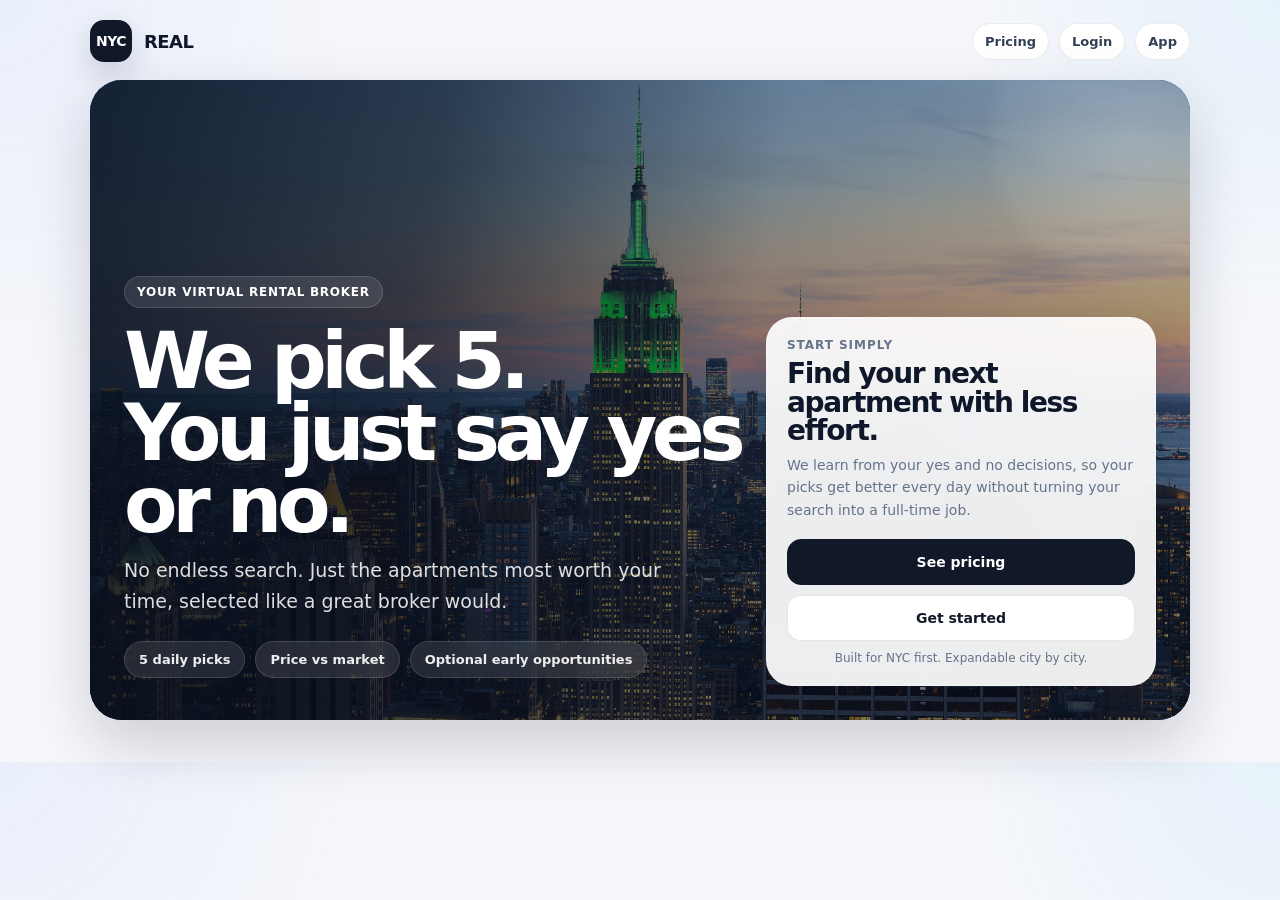
==== index.html @ 07aa02fb "Add files via upload" ====
<!DOCTYPE html>
<html lang="en">
<head>
  <meta charset="UTF-8" />
  <meta name="viewport" content="width=device-width, initial-scale=1.0" />
  <title>REAL</title>
  <style>
    :root{
      --bg:#f6f7fb;
      --text:#0f172a;
      --muted:#64748b;
      --line:rgba(255,255,255,.14);
      --card:#ffffff;
      --dark:#111827;
      --shadow:0 24px 60px rgba(15,23,42,.18);
    }

    *{box-sizing:border-box}

    body{
      margin:0;
      font-family:Inter,system-ui,-apple-system,BlinkMacSystemFont,"Segoe UI",sans-serif;
      background:
        radial-gradient(circle at top left, rgba(59,130,246,.07), transparent 25%),
        radial-gradient(circle at top right, rgba(14,165,233,.07), transparent 22%),
        var(--bg);
      color:var(--text);
    }

    a{text-decoration:none;color:inherit}

    .wrap{
      width:min(1100px,calc(100% - 24px));
      margin:0 auto;
      padding:20px 0 42px;
    }

    .nav{
      display:flex;
      justify-content:space-between;
      align-items:center;
      gap:16px;
      margin-bottom:18px;
    }

    .brand{
      display:flex;
      align-items:center;
      gap:12px;
      font-weight:800;
      letter-spacing:-.03em;
      font-size:18px;
    }

    .brand-mark{
      width:42px;
      height:42px;
      border-radius:14px;
      display:grid;
      place-items:center;
      background:var(--dark);
      color:#fff;
      box-shadow:0 12px 30px rgba(15,23,42,.16);
      font-size:14px;
    }

    .nav-links{
      display:flex;
      gap:10px;
      flex-wrap:wrap;
    }

    .nav-links a{
      font-size:13px;
      font-weight:700;
      padding:10px 12px;
      border:1px solid rgba(15,23,42,.08);
      border-radius:999px;
      background:#fff;
      color:#334155;
    }

    .hero{
      position:relative;
      min-height:640px;
      border-radius:32px;
      overflow:hidden;
      box-shadow:var(--shadow);
      background:#0f172a;
    }

    .hero-bg{
      position:absolute;
      inset:0;
      background:
        linear-gradient(100deg, rgba(8,15,29,.86) 0%, rgba(8,15,29,.70) 30%, rgba(8,15,29,.30) 58%, rgba(8,15,29,.18) 100%),
        linear-gradient(180deg, rgba(8,15,29,.10) 0%, rgba(8,15,29,.36) 100%),
        url('nyc-hero.jpg') center/cover no-repeat;
      transform:scale(1.02);
    }

    .hero-glow{
      position:absolute;
      right:-80px;
      top:-80px;
      width:280px;
      height:280px;
      border-radius:50%;
      background:radial-gradient(circle, rgba(255,255,255,.20), rgba(255,255,255,0));
      filter:blur(8px);
      pointer-events:none;
    }

    .hero-content{
      position:relative;
      z-index:2;
      min-height:640px;
      display:grid;
      grid-template-columns:minmax(0, 1.05fr) minmax(320px, 390px);
      gap:24px;
      align-items:end;
      padding:34px;
    }

    .hero-copy{
      color:#fff;
      max-width:650px;
      padding-bottom:8px;
    }

    .eyebrow{
      display:inline-flex;
      align-items:center;
      gap:8px;
      padding:8px 12px;
      border-radius:999px;
      background:rgba(255,255,255,.10);
      border:1px solid var(--line);
      backdrop-filter:blur(12px);
      font-size:12px;
      font-weight:800;
      letter-spacing:.06em;
      text-transform:uppercase;
      margin-bottom:18px;
    }

    h1{
      margin:0 0 14px;
      font-size:clamp(42px,7vw,78px);
      line-height:.92;
      letter-spacing:-.07em;
    }

    .sub{
      margin:0;
      font-size:19px;
      line-height:1.62;
      color:rgba(255,255,255,.86);
      max-width:560px;
    }

    .hero-points{
      display:flex;
      flex-wrap:wrap;
      gap:10px;
      margin-top:24px;
    }

    .point{
      padding:10px 14px;
      border-radius:999px;
      background:rgba(255,255,255,.10);
      border:1px solid rgba(255,255,255,.14);
      color:rgba(255,255,255,.92);
      font-size:13px;
      font-weight:700;
      backdrop-filter:blur(10px);
    }

    .hero-panel{
      background:rgba(255,255,255,.92);
      backdrop-filter:blur(18px);
      border:1px solid rgba(255,255,255,.34);
      border-radius:26px;
      padding:20px;
      box-shadow:0 18px 50px rgba(15,23,42,.14);
    }

    .section-label{
      font-size:12px;
      font-weight:800;
      letter-spacing:.08em;
      text-transform:uppercase;
      color:#64748b;
      margin-bottom:8px;
    }

    .panel-title{
      margin:0 0 8px;
      color:#0f172a;
      font-size:28px;
      line-height:1.02;
      letter-spacing:-.05em;
    }

    .panel-copy{
      margin:0;
      color:#64748b;
      font-size:14px;
      line-height:1.6;
    }

    .panel-actions{
      display:grid;
      gap:10px;
      margin-top:18px;
    }

    .btn{
      display:inline-flex;
      align-items:center;
      justify-content:center;
      border-radius:14px;
      padding:14px 16px;
      font-size:14px;
      font-weight:800;
      cursor:pointer;
      transition:.18s ease;
    }

    .btn-primary{
      background:#111827;
      color:#fff;
      border:1px solid #111827;
    }

    .btn-primary:hover{
      transform:translateY(-1px);
      box-shadow:0 12px 24px rgba(15,23,42,.16);
    }

    .btn-secondary{
      background:#fff;
      color:#111827;
      border:1px solid rgba(15,23,42,.10);
    }

    .footer-note{
      margin-top:10px;
      font-size:12px;
      color:#64748b;
      text-align:center;
    }

    @media (max-width: 940px){
      .hero{min-height:auto}
      .hero-content{
        min-height:auto;
        grid-template-columns:1fr;
        align-items:start;
      }
    }
  </style>
</head>
<body>
  <div class="wrap">
    <div class="nav">
      <div class="brand">
        <div class="brand-mark">NYC</div>
        <div>REAL</div>
      </div>

      <div class="nav-links">
        <a href="pricing.html">Pricing</a>
        <a href="login.html">Login</a>
        <a href="app.html">App</a>
      </div>
    </div>

    <section class="hero">
      <div class="hero-bg"></div>
      <div class="hero-glow"></div>

      <div class="hero-content">
        <div class="hero-copy">
          <div class="eyebrow">Your virtual rental broker</div>
          <h1>We pick 5.<br>You just say yes or no.</h1>
          <p class="sub">
            No endless search. Just the apartments most worth your time,
            selected like a great broker would.
          </p>

          <div class="hero-points">
            <div class="point">5 daily picks</div>
            <div class="point">Price vs market</div>
            <div class="point">Optional early opportunities</div>
          </div>
        </div>

        <div class="hero-panel">
          <div class="section-label">Start simply</div>
          <h2 class="panel-title">Find your next apartment with less effort.</h2>
          <p class="panel-copy">
            We learn from your yes and no decisions, so your picks get better every day
            without turning your search into a full-time job.
          </p>

          <div class="panel-actions">
            <a class="btn btn-primary" href="pricing.html">See pricing</a>
            <a class="btn btn-secondary" href="login.html">Get started</a>
          </div>

          <div class="footer-note">Built for NYC first. Expandable city by city.</div>
        </div>
      </div>
    </section>
  </div>
</body>
</html>
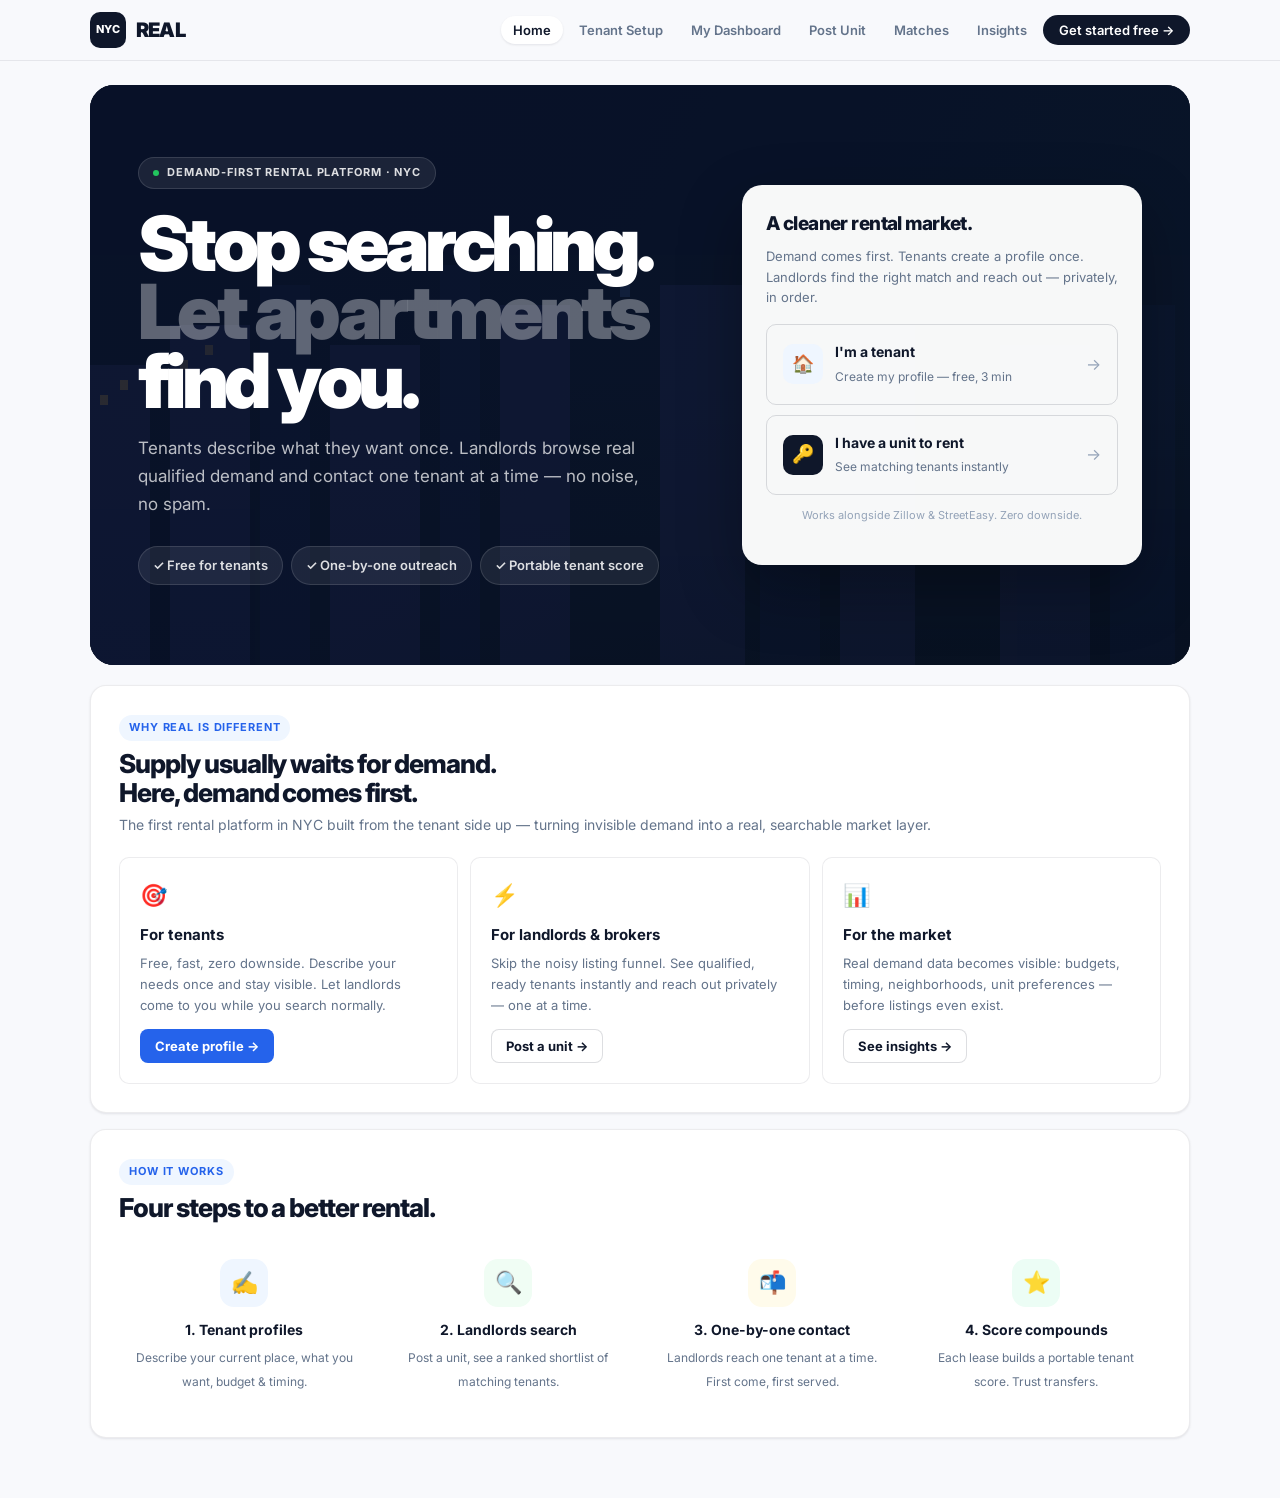
==== commit 1725dc84: "Add files via upload" ====
--- a/index.html
+++ b/index.html
@@ -1,319 +1,1575 @@
 <!DOCTYPE html>
 <html lang="en">
 <head>
-  <meta charset="UTF-8" />
-  <meta name="viewport" content="width=device-width, initial-scale=1.0" />
-  <title>REAL</title>
-  <style>
-    :root{
-      --bg:#f6f7fb;
-      --text:#0f172a;
-      --muted:#64748b;
-      --line:rgba(255,255,255,.14);
-      --card:#ffffff;
-      --dark:#111827;
-      --shadow:0 24px 60px rgba(15,23,42,.18);
-    }
-
-    *{box-sizing:border-box}
-
-    body{
-      margin:0;
-      font-family:Inter,system-ui,-apple-system,BlinkMacSystemFont,"Segoe UI",sans-serif;
-      background:
-        radial-gradient(circle at top left, rgba(59,130,246,.07), transparent 25%),
-        radial-gradient(circle at top right, rgba(14,165,233,.07), transparent 22%),
-        var(--bg);
-      color:var(--text);
-    }
-
-    a{text-decoration:none;color:inherit}
-
-    .wrap{
-      width:min(1100px,calc(100% - 24px));
-      margin:0 auto;
-      padding:20px 0 42px;
-    }
-
-    .nav{
-      display:flex;
-      justify-content:space-between;
-      align-items:center;
-      gap:16px;
-      margin-bottom:18px;
-    }
-
-    .brand{
-      display:flex;
-      align-items:center;
-      gap:12px;
-      font-weight:800;
-      letter-spacing:-.03em;
-      font-size:18px;
-    }
-
-    .brand-mark{
-      width:42px;
-      height:42px;
-      border-radius:14px;
-      display:grid;
-      place-items:center;
-      background:var(--dark);
-      color:#fff;
-      box-shadow:0 12px 30px rgba(15,23,42,.16);
-      font-size:14px;
-    }
-
-    .nav-links{
-      display:flex;
-      gap:10px;
-      flex-wrap:wrap;
-    }
-
-    .nav-links a{
-      font-size:13px;
-      font-weight:700;
-      padding:10px 12px;
-      border:1px solid rgba(15,23,42,.08);
-      border-radius:999px;
-      background:#fff;
-      color:#334155;
-    }
-
-    .hero{
-      position:relative;
-      min-height:640px;
-      border-radius:32px;
-      overflow:hidden;
-      box-shadow:var(--shadow);
-      background:#0f172a;
-    }
-
-    .hero-bg{
-      position:absolute;
-      inset:0;
-      background:
-        linear-gradient(100deg, rgba(8,15,29,.86) 0%, rgba(8,15,29,.70) 30%, rgba(8,15,29,.30) 58%, rgba(8,15,29,.18) 100%),
-        linear-gradient(180deg, rgba(8,15,29,.10) 0%, rgba(8,15,29,.36) 100%),
-        url('nyc-hero.jpg') center/cover no-repeat;
-      transform:scale(1.02);
-    }
-
-    .hero-glow{
-      position:absolute;
-      right:-80px;
-      top:-80px;
-      width:280px;
-      height:280px;
-      border-radius:50%;
-      background:radial-gradient(circle, rgba(255,255,255,.20), rgba(255,255,255,0));
-      filter:blur(8px);
-      pointer-events:none;
-    }
-
-    .hero-content{
-      position:relative;
-      z-index:2;
-      min-height:640px;
-      display:grid;
-      grid-template-columns:minmax(0, 1.05fr) minmax(320px, 390px);
-      gap:24px;
-      align-items:end;
-      padding:34px;
-    }
-
-    .hero-copy{
-      color:#fff;
-      max-width:650px;
-      padding-bottom:8px;
-    }
-
-    .eyebrow{
-      display:inline-flex;
-      align-items:center;
-      gap:8px;
-      padding:8px 12px;
-      border-radius:999px;
-      background:rgba(255,255,255,.10);
-      border:1px solid var(--line);
-      backdrop-filter:blur(12px);
-      font-size:12px;
-      font-weight:800;
-      letter-spacing:.06em;
-      text-transform:uppercase;
-      margin-bottom:18px;
-    }
-
-    h1{
-      margin:0 0 14px;
-      font-size:clamp(42px,7vw,78px);
-      line-height:.92;
-      letter-spacing:-.07em;
-    }
-
-    .sub{
-      margin:0;
-      font-size:19px;
-      line-height:1.62;
-      color:rgba(255,255,255,.86);
-      max-width:560px;
-    }
-
-    .hero-points{
-      display:flex;
-      flex-wrap:wrap;
-      gap:10px;
-      margin-top:24px;
-    }
-
-    .point{
-      padding:10px 14px;
-      border-radius:999px;
-      background:rgba(255,255,255,.10);
-      border:1px solid rgba(255,255,255,.14);
-      color:rgba(255,255,255,.92);
-      font-size:13px;
-      font-weight:700;
-      backdrop-filter:blur(10px);
-    }
-
-    .hero-panel{
-      background:rgba(255,255,255,.92);
-      backdrop-filter:blur(18px);
-      border:1px solid rgba(255,255,255,.34);
-      border-radius:26px;
-      padding:20px;
-      box-shadow:0 18px 50px rgba(15,23,42,.14);
-    }
-
-    .section-label{
-      font-size:12px;
-      font-weight:800;
-      letter-spacing:.08em;
-      text-transform:uppercase;
-      color:#64748b;
-      margin-bottom:8px;
-    }
-
-    .panel-title{
-      margin:0 0 8px;
-      color:#0f172a;
-      font-size:28px;
-      line-height:1.02;
-      letter-spacing:-.05em;
-    }
-
-    .panel-copy{
-      margin:0;
-      color:#64748b;
-      font-size:14px;
-      line-height:1.6;
-    }
-
-    .panel-actions{
-      display:grid;
-      gap:10px;
-      margin-top:18px;
-    }
-
-    .btn{
-      display:inline-flex;
-      align-items:center;
-      justify-content:center;
-      border-radius:14px;
-      padding:14px 16px;
-      font-size:14px;
-      font-weight:800;
-      cursor:pointer;
-      transition:.18s ease;
-    }
-
-    .btn-primary{
-      background:#111827;
-      color:#fff;
-      border:1px solid #111827;
-    }
-
-    .btn-primary:hover{
-      transform:translateY(-1px);
-      box-shadow:0 12px 24px rgba(15,23,42,.16);
-    }
-
-    .btn-secondary{
-      background:#fff;
-      color:#111827;
-      border:1px solid rgba(15,23,42,.10);
-    }
-
-    .footer-note{
-      margin-top:10px;
-      font-size:12px;
-      color:#64748b;
-      text-align:center;
-    }
-
-    @media (max-width: 940px){
-      .hero{min-height:auto}
-      .hero-content{
-        min-height:auto;
-        grid-template-columns:1fr;
-        align-items:start;
-      }
-    }
-  </style>
+<meta charset="UTF-8"/>
+<meta name="viewport" content="width=device-width,initial-scale=1.0"/>
+<title>REAL — Demand-first rental platform</title>
+<style>
+@import url('https://fonts.googleapis.com/css2?family=Inter:wght@400;500;600;700;800;900&display=swap');
+
+:root {
+  --bg: #f8f9fc;
+  --surface: #ffffff;
+  --border: rgba(15,23,42,0.08);
+  --border-md: rgba(15,23,42,0.14);
+  --text: #0f172a;
+  --muted: #64748b;
+  --light: #94a3b8;
+  --blue: #2563eb;
+  --blue-soft: #eff6ff;
+  --blue-mid: #dbeafe;
+  --blue-dark: #1d4ed8;
+  --green: #059669;
+  --green-soft: #ecfdf5;
+  --amber: #d97706;
+  --amber-soft: #fffbeb;
+  --red: #dc2626;
+  --red-soft: #fef2f2;
+  --dark: #0f172a;
+  --shadow-sm: 0 1px 3px rgba(15,23,42,.06), 0 1px 2px rgba(15,23,42,.04);
+  --shadow: 0 4px 16px rgba(15,23,42,.08), 0 1px 4px rgba(15,23,42,.04);
+  --shadow-lg: 0 20px 40px rgba(15,23,42,.10), 0 4px 12px rgba(15,23,42,.06);
+  --r: 16px;
+  --r-sm: 10px;
+  --r-xs: 8px;
+}
+
+*, *::before, *::after { box-sizing: border-box; margin: 0; padding: 0; }
+html { scroll-behavior: smooth; }
+body {
+  font-family: 'Inter', -apple-system, BlinkMacSystemFont, sans-serif;
+  background: var(--bg);
+  color: var(--text);
+  font-size: 15px;
+  line-height: 1.6;
+  min-height: 100vh;
+}
+
+/* ─── PAGES ─── */
+.page { display: none; min-height: 100vh; }
+.page.active { display: block; }
+
+/* ─── LAYOUT ─── */
+.wrap { width: min(1100px, calc(100% - 32px)); margin: 0 auto; padding: 0 0 60px; }
+
+/* ─── NAV ─── */
+nav {
+  position: sticky; top: 0; z-index: 100;
+  background: rgba(248,249,252,0.92);
+  backdrop-filter: blur(16px);
+  border-bottom: 1px solid var(--border);
+  padding: 0 24px;
+}
+.nav-inner {
+  width: min(1100px, 100%); margin: 0 auto;
+  display: flex; align-items: center; justify-content: space-between;
+  height: 60px; gap: 16px;
+}
+.brand {
+  display: flex; align-items: center; gap: 10px;
+  font-weight: 900; font-size: 20px; letter-spacing: -.04em;
+  cursor: pointer; text-decoration: none; color: var(--text);
+}
+.brand-mark {
+  width: 36px; height: 36px; border-radius: 10px;
+  background: var(--dark); color: #fff;
+  display: grid; place-items: center;
+  font-size: 11px; font-weight: 800; letter-spacing: .04em;
+}
+.nav-links { display: flex; gap: 4px; align-items: center; }
+.nav-links button {
+  background: none; border: none; cursor: pointer;
+  font-size: 13px; font-weight: 600; color: var(--muted);
+  padding: 6px 12px; border-radius: 999px;
+  transition: all .15s; font-family: inherit;
+}
+.nav-links button:hover { background: white; color: var(--text); }
+.nav-links button.active { background: white; color: var(--text); box-shadow: var(--shadow-sm); }
+.nav-cta {
+  background: var(--dark) !important; color: #fff !important;
+  padding: 7px 16px !important; border-radius: 999px !important;
+}
+.nav-cta:hover { background: #1e293b !important; }
+
+/* ─── CARDS ─── */
+.card {
+  background: var(--surface); border: 1px solid var(--border);
+  border-radius: var(--r); box-shadow: var(--shadow-sm);
+  padding: 28px;
+}
+.card-sm { padding: 20px; }
+
+/* ─── HERO ─── */
+.hero {
+  position: relative; min-height: 580px;
+  background: var(--dark); border-radius: 24px;
+  overflow: hidden; margin: 24px 0 20px;
+  display: grid; grid-template-columns: 1fr 400px;
+  gap: 24px; align-items: end; padding: 48px;
+}
+.hero-bg {
+  position: absolute; inset: 0;
+  background:
+    linear-gradient(120deg, rgba(8,15,40,.94) 0%, rgba(8,15,40,.78) 40%, rgba(8,15,40,.35) 70%, rgba(8,15,40,.20) 100%),
+    linear-gradient(180deg, rgba(0,0,0,0) 50%, rgba(0,0,0,.4) 100%);
+  background-color: #0a1628;
+}
+.hero-city {
+  position: absolute; inset: 0; opacity: .45;
+  background: url('data:image/svg+xml,<svg xmlns="http://www.w3.org/2000/svg" viewBox="0 0 1200 580"><rect fill="%230a1628" width="1200" height="580"/><rect fill="%23162040" x="50" y="280" width="60" height="300"/><rect fill="%23162040" x="130" y="240" width="80" height="340"/><rect fill="%230d1a35" x="220" y="200" width="50" height="380"/><rect fill="%23162040" x="290" y="260" width="90" height="320"/><rect fill="%230d1a35" x="400" y="180" width="40" height="400"/><rect fill="%23162040" x="460" y="220" width="70" height="360"/><rect fill="%230a1628" x="550" y="150" width="55" height="430"/><rect fill="%23162040" x="620" y="200" width="85" height="380"/><rect fill="%230d1a35" x="720" y="170" width="60" height="410"/><rect fill="%23162040" x="800" y="240" width="75" height="340"/><rect fill="%230a1628" x="890" y="190" width="50" height="390"/><rect fill="%23162040" x="960" y="260" width="90" height="320"/><rect fill="%230d1a35" x="1070" y="220" width="65" height="360"/><rect fill="rgba(255,200,50,.25)" x="60" y="310" width="8" height="10"/><rect fill="rgba(255,200,50,.25)" x="80" y="295" width="8" height="10"/><rect fill="rgba(255,200,50,.20)" x="140" y="275" width="8" height="10"/><rect fill="rgba(255,200,50,.20)" x="165" y="260" width="8" height="10"/><rect fill="rgba(100,160,255,.2)" x="560" y="185" width="10" height="12"/><rect fill="rgba(100,160,255,.2)" x="580" y="200" width="10" height="12"/></svg>') center/cover no-repeat;
+}
+.hero-content { position: relative; z-index: 2; color: #fff; align-self: center; padding-bottom: 8px; }
+.eyebrow {
+  display: inline-flex; align-items: center; gap: 8px;
+  background: rgba(255,255,255,.08); border: 1px solid rgba(255,255,255,.12);
+  border-radius: 999px; padding: 6px 14px;
+  font-size: 11px; font-weight: 700; letter-spacing: .08em; text-transform: uppercase;
+  margin-bottom: 20px; color: rgba(255,255,255,.85);
+}
+.eyebrow-dot { width: 6px; height: 6px; background: #22c55e; border-radius: 50%; }
+.hero h1 {
+  font-size: clamp(44px, 6vw, 76px); font-weight: 900;
+  line-height: .9; letter-spacing: -.06em; margin-bottom: 20px;
+}
+.hero h1 span { color: rgba(255,255,255,.35); }
+.hero-sub {
+  font-size: 17px; color: rgba(255,255,255,.72); max-width: 520px; line-height: 1.65;
+  margin-bottom: 28px;
+}
+.hero-tags { display: flex; flex-wrap: wrap; gap: 8px; }
+.hero-tag {
+  padding: 8px 14px; border-radius: 999px;
+  background: rgba(255,255,255,.08); border: 1px solid rgba(255,255,255,.12);
+  font-size: 13px; font-weight: 600; color: rgba(255,255,255,.85);
+}
+
+/* ─── HERO PANEL ─── */
+.hero-panel {
+  position: relative; z-index: 2;
+  background: rgba(255,255,255,.97); border-radius: 20px;
+  padding: 24px; align-self: center;
+  box-shadow: 0 24px 64px rgba(0,0,0,.30);
+}
+.hero-panel h3 { font-size: 19px; font-weight: 800; letter-spacing: -.03em; margin-bottom: 6px; }
+.hero-panel p { font-size: 13px; color: var(--muted); line-height: 1.6; margin-bottom: 16px; }
+
+/* ─── DUAL CTA ─── */
+.dual-cta { display: grid; gap: 10px; }
+.cta-block {
+  border: 1.5px solid var(--border-md); border-radius: var(--r-sm);
+  padding: 16px; cursor: pointer; transition: all .2s;
+  display: flex; align-items: center; gap: 12px;
+}
+.cta-block:hover { border-color: var(--blue); background: var(--blue-soft); }
+.cta-block.tenant:hover { border-color: var(--blue); }
+.cta-block.landlord:hover { border-color: var(--dark); background: #f8fafc; }
+.cta-icon {
+  width: 40px; height: 40px; border-radius: 10px;
+  display: grid; place-items: center; font-size: 18px; flex-shrink: 0;
+}
+.cta-icon.blue { background: var(--blue-soft); }
+.cta-icon.dark { background: var(--dark); color: white; }
+.cta-block-text strong { display: block; font-size: 14px; font-weight: 700; }
+.cta-block-text span { font-size: 12px; color: var(--muted); }
+.cta-arrow { margin-left: auto; color: var(--light); font-size: 16px; }
+
+/* ─── SECTION HEADERS ─── */
+.section-head { margin-bottom: 20px; }
+.label-tag {
+  display: inline-block; font-size: 11px; font-weight: 700;
+  letter-spacing: .08em; text-transform: uppercase; color: var(--blue);
+  background: var(--blue-soft); padding: 4px 10px; border-radius: 999px;
+  margin-bottom: 8px;
+}
+.section-head h2 { font-size: 26px; font-weight: 800; letter-spacing: -.04em; line-height: 1.15; }
+.section-head p { font-size: 14px; color: var(--muted); margin-top: 6px; }
+
+/* ─── FEATURES GRID ─── */
+.features-grid { display: grid; grid-template-columns: repeat(3,1fr); gap: 12px; margin-top: 16px; }
+.feature-card {
+  background: var(--surface); border: 1px solid var(--border);
+  border-radius: var(--r-sm); padding: 20px;
+}
+.feature-icon { font-size: 22px; margin-bottom: 10px; }
+.feature-card h4 { font-size: 15px; font-weight: 700; margin-bottom: 6px; }
+.feature-card p { font-size: 13px; color: var(--muted); line-height: 1.6; }
+
+/* ─── BUTTONS ─── */
+.btn {
+  display: inline-flex; align-items: center; justify-content: center; gap: 8px;
+  border-radius: var(--r-xs); padding: 12px 20px; font-size: 14px; font-weight: 700;
+  cursor: pointer; border: 1px solid transparent; font-family: inherit;
+  transition: all .15s; text-decoration: none;
+}
+.btn-primary { background: var(--dark); color: #fff; }
+.btn-primary:hover { background: #1e293b; }
+.btn-secondary { background: white; color: var(--text); border-color: var(--border-md); }
+.btn-secondary:hover { background: var(--bg); }
+.btn-blue { background: var(--blue); color: #fff; }
+.btn-blue:hover { background: var(--blue-dark); }
+.btn-ghost { background: transparent; color: var(--muted); border-color: var(--border); }
+.btn-ghost:hover { background: white; color: var(--text); }
+.btn-sm { padding: 8px 14px; font-size: 13px; }
+.btn-lg { padding: 14px 24px; font-size: 15px; }
+.btn-row { display: flex; gap: 10px; flex-wrap: wrap; margin-top: 16px; }
+
+/* ─── BADGES ─── */
+.badge {
+  display: inline-flex; align-items: center; gap: 5px;
+  padding: 5px 10px; border-radius: 999px;
+  font-size: 12px; font-weight: 700; border: 1px solid transparent;
+}
+.badge-blue { background: var(--blue-soft); color: var(--blue-dark); border-color: rgba(37,99,235,.15); }
+.badge-green { background: var(--green-soft); color: #047857; border-color: rgba(5,150,105,.15); }
+.badge-amber { background: var(--amber-soft); color: #92400e; border-color: rgba(217,119,6,.15); }
+.badge-red { background: var(--red-soft); color: #991b1b; border-color: rgba(220,38,38,.15); }
+.badge-gray { background: #f1f5f9; color: #475569; border-color: var(--border-md); }
+.badges-row { display: flex; flex-wrap: wrap; gap: 7px; margin: 10px 0; }
+
+/* ─── DASHBOARD ─── */
+.dashboard-grid { display: grid; grid-template-columns: 1fr 320px; gap: 16px; margin-top: 24px; }
+.sidebar-stack { display: grid; gap: 14px; align-content: start; }
+
+/* ─── SCORE WIDGET ─── */
+.score-widget {
+  background: var(--dark); color: #fff; border-radius: var(--r);
+  padding: 24px; position: relative; overflow: hidden;
+}
+.score-widget::before {
+  content: ''; position: absolute; top: -40px; right: -40px;
+  width: 160px; height: 160px; border-radius: 50%;
+  background: rgba(37,99,235,.2);
+}
+.score-label { font-size: 11px; font-weight: 700; letter-spacing: .08em; text-transform: uppercase; opacity: .5; margin-bottom: 8px; }
+.score-num { font-size: 64px; font-weight: 900; letter-spacing: -.06em; line-height: 1; }
+.score-num span { font-size: 24px; opacity: .4; font-weight: 700; }
+.score-rank { font-size: 13px; opacity: .6; margin-top: 6px; }
+.score-bar-wrap { margin-top: 16px; }
+.score-bar {
+  height: 6px; background: rgba(255,255,255,.15); border-radius: 999px; overflow: hidden;
+  margin-top: 6px;
+}
+.score-bar-fill { height: 100%; background: #3b82f6; border-radius: 999px; transition: width 1s ease; }
+
+/* ─── PROFILE STRENGTH ─── */
+.strength-item {
+  display: flex; align-items: center; gap: 10px;
+  padding: 10px 12px; border-radius: var(--r-xs);
+  font-size: 13px; border: 1px solid var(--border); margin-bottom: 8px;
+  background: white;
+}
+.strength-item.done { background: var(--green-soft); border-color: rgba(5,150,105,.15); }
+.strength-item.done .si-icon { background: var(--green); color: white; }
+.strength-item.locked { opacity: .5; }
+.si-icon {
+  width: 28px; height: 28px; border-radius: 8px; flex-shrink: 0;
+  background: var(--border); display: grid; place-items: center; font-size: 12px;
+}
+.si-text strong { display: block; font-weight: 600; font-size: 13px; }
+.si-text span { font-size: 11px; color: var(--muted); }
+.si-pts { margin-left: auto; font-size: 12px; font-weight: 700; color: var(--blue); }
+
+/* ─── OPPORTUNITY CARDS ─── */
+.opp-card {
+  background: white; border: 1px solid var(--border);
+  border-radius: var(--r); padding: 20px; margin-bottom: 12px;
+}
+.opp-card.highlight { border-color: var(--blue); box-shadow: 0 0 0 3px rgba(37,99,235,.06); }
+.opp-top { display: flex; justify-content: space-between; align-items: flex-start; gap: 16px; }
+.opp-title { font-size: 18px; font-weight: 800; letter-spacing: -.03em; }
+.opp-sub { font-size: 13px; color: var(--muted); margin-top: 2px; }
+.opp-price { font-size: 22px; font-weight: 800; letter-spacing: -.03em; white-space: nowrap; }
+.opp-footer { display: flex; gap: 10px; flex-wrap: wrap; margin-top: 14px; }
+
+/* ─── FORM ELEMENTS ─── */
+.form-section { margin-top: 24px; }
+.form-grid-2 { display: grid; grid-template-columns: 1fr 1fr; gap: 14px; }
+.form-grid-3 { display: grid; grid-template-columns: repeat(3,1fr); gap: 14px; }
+.field-wrap { display: grid; gap: 6px; }
+.field-label { font-size: 13px; font-weight: 600; color: #334155; }
+.field {
+  width: 100%; border: 1px solid var(--border-md); border-radius: var(--r-xs);
+  padding: 11px 14px; background: white; font-size: 14px; color: var(--text);
+  outline: none; font-family: inherit; transition: border-color .15s;
+}
+.field:focus { border-color: var(--blue); box-shadow: 0 0 0 3px rgba(37,99,235,.08); }
+select.field { cursor: pointer; }
+
+/* ─── SLIDERS ─── */
+.slider-card {
+  background: #f8faff; border: 1px solid var(--border);
+  border-radius: var(--r-sm); padding: 14px;
+}
+.slider-header { display: flex; justify-content: space-between; align-items: center; margin-bottom: 8px; }
+.slider-name { font-size: 13px; font-weight: 700; }
+.slider-val {
+  font-size: 12px; font-weight: 700; background: white;
+  border: 1px solid var(--border-md); border-radius: 999px; padding: 4px 10px;
+  min-width: 60px; text-align: center;
+}
+input[type="range"] {
+  width: 100%; accent-color: var(--blue); cursor: pointer;
+}
+.slider-scale { display: flex; justify-content: space-between; font-size: 11px; color: var(--light); margin-top: 4px; }
+
+/* ─── STEPS / WIZARD ─── */
+.steps-bar {
+  display: flex; gap: 8px; align-items: center; margin-bottom: 28px; flex-wrap: wrap;
+}
+.step-dot {
+  display: flex; align-items: center; gap: 8px; font-size: 13px; font-weight: 600;
+  color: var(--light); padding: 6px 12px; border-radius: 999px;
+  border: 1px solid var(--border);
+}
+.step-dot.active { background: var(--blue); color: white; border-color: var(--blue); }
+.step-dot.done { background: var(--green-soft); color: #047857; border-color: rgba(5,150,105,.2); }
+.step-num { width: 20px; height: 20px; border-radius: 50%; background: currentColor; opacity: .2; display: grid; place-items: center; font-size: 10px; font-weight: 800; }
+.step-dot.active .step-num, .step-dot.done .step-num { opacity: 1; background: rgba(255,255,255,.25); color: inherit; }
+
+/* ─── TENANT LIST (landlord view) ─── */
+.tenant-card {
+  background: white; border: 1px solid var(--border);
+  border-radius: var(--r); padding: 18px; margin-bottom: 12px;
+}
+.tenant-card.top { border-color: var(--blue); box-shadow: 0 0 0 3px rgba(37,99,235,.06); }
+.tenant-header { display: flex; justify-content: space-between; align-items: flex-start; gap: 12px; }
+.tenant-name { font-size: 17px; font-weight: 800; }
+.tenant-sub { font-size: 13px; color: var(--muted); margin-top: 2px; }
+.score-pill {
+  display: flex; align-items: baseline; gap: 3px;
+  font-size: 28px; font-weight: 900; letter-spacing: -.04em;
+}
+.score-pill small { font-size: 14px; color: var(--muted); font-weight: 600; }
+.tenant-locked {
+  background: var(--bg); border-radius: var(--r-sm); padding: 12px;
+  display: flex; align-items: center; gap: 10px; color: var(--muted); font-size: 13px;
+  margin-top: 10px;
+}
+
+/* ─── TIMELINE RATING ─── */
+.timeline-item {
+  position: relative; padding-left: 32px; padding-bottom: 28px;
+}
+.timeline-item::before {
+  content: ''; position: absolute; left: 11px; top: 24px; bottom: 0;
+  width: 1px; background: var(--border);
+}
+.timeline-item:last-child::before { display: none; }
+.timeline-item:last-child { padding-bottom: 0; }
+.timeline-dot {
+  position: absolute; left: 0; top: 2px;
+  width: 22px; height: 22px; border-radius: 50%;
+  background: var(--blue); color: white;
+  display: grid; place-items: center; font-size: 10px; font-weight: 800;
+}
+.timeline-done .timeline-dot { background: var(--green); }
+
+/* ─── INSIGHTS TABLE ─── */
+.insight-table { width: 100%; border-collapse: collapse; margin-top: 16px; }
+.insight-table th {
+  text-align: left; font-size: 11px; font-weight: 700; letter-spacing: .06em;
+  text-transform: uppercase; color: var(--muted); padding: 8px 14px;
+  background: var(--bg); border-bottom: 1px solid var(--border);
+}
+.insight-table th:first-child { border-radius: 8px 0 0 8px; }
+.insight-table th:last-child { border-radius: 0 8px 8px 0; }
+.insight-table td {
+  padding: 12px 14px; border-bottom: 1px solid var(--border);
+  font-size: 14px;
+}
+.insight-table tr:last-child td { border-bottom: none; }
+
+/* ─── STAT CARDS ─── */
+.stats-row { display: grid; grid-template-columns: repeat(3,1fr); gap: 12px; margin: 16px 0; }
+.stat-card {
+  background: var(--bg); border-radius: var(--r-sm); padding: 16px;
+  border: 1px solid var(--border);
+}
+.stat-value { font-size: 28px; font-weight: 900; letter-spacing: -.05em; }
+.stat-label { font-size: 12px; color: var(--muted); margin-top: 2px; }
+
+/* ─── LEASE CONFIRM ─── */
+.confirm-split { display: grid; grid-template-columns: 1fr 1fr; gap: 16px; margin-top: 20px; }
+.confirm-card {
+  border: 1px solid var(--border); border-radius: var(--r); padding: 20px;
+}
+.confirm-card h4 { font-size: 16px; font-weight: 700; margin-bottom: 6px; }
+.confirm-card p { font-size: 13px; color: var(--muted); margin-bottom: 14px; }
+
+/* ─── OPPORTUNITY PAGE ─── */
+.opp-detail { background: white; border: 1px solid var(--border); border-radius: var(--r); padding: 24px; }
+.opp-detail-grid { display: grid; grid-template-columns: 1fr 1fr; gap: 16px; margin-top: 20px; }
+.quality-grid { display: grid; grid-template-columns: repeat(2,1fr); gap: 10px; margin-top: 14px; }
+.quality-item {
+  background: var(--bg); border-radius: var(--r-xs); padding: 12px;
+  border: 1px solid var(--border);
+}
+.quality-item .q-name { font-size: 12px; color: var(--muted); margin-bottom: 4px; }
+.quality-item .q-val { font-size: 14px; font-weight: 700; }
+
+/* ─── PROGRESS BAR ─── */
+.prog-bar { height: 6px; background: var(--border); border-radius: 999px; overflow: hidden; margin: 6px 0; }
+.prog-fill { height: 100%; border-radius: 999px; background: var(--blue); transition: width .6s ease; }
+
+/* ─── INFO BOX ─── */
+.info-box {
+  border: 1px dashed rgba(37,99,235,.3); border-radius: var(--r-sm);
+  padding: 14px; background: var(--blue-soft); margin-top: 14px;
+}
+.info-box strong { display: block; font-size: 13px; font-weight: 700; margin-bottom: 4px; }
+.info-box p { font-size: 12px; color: #1e40af; line-height: 1.6; }
+
+/* ─── GAMIFICATION UNLOCK ─── */
+.unlock-item {
+  display: flex; align-items: center; gap: 12px;
+  border: 1px solid var(--border); border-radius: var(--r-sm);
+  padding: 12px 14px; background: white; margin-bottom: 8px;
+  cursor: pointer; transition: all .2s;
+}
+.unlock-item:hover { border-color: var(--blue); }
+.unlock-item.done { background: var(--green-soft); border-color: rgba(5,150,105,.2); }
+.unlock-item.locked { opacity: .5; cursor: default; pointer-events: none; }
+.ui-check {
+  width: 24px; height: 24px; border-radius: 50%; flex-shrink: 0;
+  border: 1.5px solid var(--border-md); display: grid; place-items: center;
+  font-size: 11px;
+}
+.unlock-item.done .ui-check { background: var(--green); border-color: var(--green); color: white; }
+.ui-text strong { font-size: 13px; font-weight: 600; display: block; }
+.ui-text span { font-size: 11px; color: var(--muted); }
+.ui-pts { margin-left: auto; font-size: 12px; font-weight: 700; }
+.unlock-item.done .ui-pts { color: var(--green); }
+.unlock-item:not(.done):not(.locked) .ui-pts { color: var(--blue); }
+
+/* ─── CHECKBOX ─── */
+.check-label {
+  display: flex; align-items: center; gap: 10px;
+  font-size: 13px; font-weight: 500; cursor: pointer; padding: 6px 0;
+}
+.check-label input { width: 16px; height: 16px; accent-color: var(--blue); cursor: pointer; }
+
+/* ─── VISIBILITY RING ─── */
+.vis-ring {
+  width: 90px; height: 90px; border-radius: 50%;
+  border: 6px solid var(--border); display: flex; align-items: center;
+  justify-content: center; position: relative; margin: 0 auto 12px;
+}
+.vis-ring-fill {
+  position: absolute; inset: -6px; border-radius: 50%;
+  border: 6px solid var(--blue); clip-path: inset(0 0 0 0);
+}
+.vis-num { font-size: 22px; font-weight: 900; letter-spacing: -.04em; }
+
+/* ─── PAGE FADE ─── */
+@keyframes fadeIn { from { opacity: 0; transform: translateY(6px); } to { opacity: 1; transform: translateY(0); } }
+.page.active { animation: fadeIn .25s ease; }
+
+/* ─── RESPONSIVE ─── */
+@media (max-width: 860px) {
+  .hero { grid-template-columns: 1fr; min-height: auto; padding: 36px 28px; }
+  .hero-panel { display: none; }
+  .hero h1 { font-size: 48px; }
+  .dashboard-grid, .features-grid, .form-grid-2, .form-grid-3 { grid-template-columns: 1fr; }
+  .confirm-split, .opp-detail-grid, .stats-row { grid-template-columns: 1fr; }
+  .nav-links button { display: none; }
+  .nav-links button.nav-cta { display: inline-flex; }
+}
+</style>
 </head>
 <body>
-  <div class="wrap">
-    <div class="nav">
-      <div class="brand">
-        <div class="brand-mark">NYC</div>
-        <div>REAL</div>
-      </div>
-
-      <div class="nav-links">
-        <a href="pricing.html">Pricing</a>
-        <a href="login.html">Login</a>
-        <a href="app.html">App</a>
-      </div>
-    </div>
-
-    <section class="hero">
-      <div class="hero-bg"></div>
-      <div class="hero-glow"></div>
-
-      <div class="hero-content">
-        <div class="hero-copy">
-          <div class="eyebrow">Your virtual rental broker</div>
-          <h1>We pick 5.<br>You just say yes or no.</h1>
-          <p class="sub">
-            No endless search. Just the apartments most worth your time,
-            selected like a great broker would.
-          </p>
-
-          <div class="hero-points">
-            <div class="point">5 daily picks</div>
-            <div class="point">Price vs market</div>
-            <div class="point">Optional early opportunities</div>
+
+<!-- ─── NAV ─── -->
+<nav>
+  <div class="nav-inner">
+    <a class="brand" onclick="showPage('home')">
+      <div class="brand-mark">NYC</div>
+      REAL
+    </a>
+    <div class="nav-links">
+      <button onclick="showPage('home')" id="nav-home" class="active">Home</button>
+      <button onclick="showPage('tenant-setup')" id="nav-tenant-setup">Tenant Setup</button>
+      <button onclick="showPage('tenant-dashboard')" id="nav-tenant-dashboard">My Dashboard</button>
+      <button onclick="showPage('landlord-post')" id="nav-landlord-post">Post Unit</button>
+      <button onclick="showPage('landlord-matches')" id="nav-landlord-matches">Matches</button>
+      <button onclick="showPage('insights')" id="nav-insights">Insights</button>
+      <button class="nav-cta btn" onclick="showPage('tenant-setup')">Get started free →</button>
+    </div>
+  </div>
+</nav>
+
+<!-- ══════════════════════════════════════════════════
+     PAGE: HOME
+═════════════════════════════════════════════════════ -->
+<div class="page active" id="page-home">
+<div class="wrap">
+
+  <!-- HERO -->
+  <div class="hero">
+    <div class="hero-bg"></div>
+    <div class="hero-city"></div>
+    <div class="hero-content">
+      <div class="eyebrow"><div class="eyebrow-dot"></div>Demand-first rental platform · NYC</div>
+      <h1>Stop searching.<br><span>Let apartments</span><br>find you.</h1>
+      <p class="hero-sub">Tenants describe what they want once. Landlords browse real qualified demand and contact one tenant at a time — no noise, no spam.</p>
+      <div class="hero-tags">
+        <div class="hero-tag">✓ Free for tenants</div>
+        <div class="hero-tag">✓ One-by-one outreach</div>
+        <div class="hero-tag">✓ Portable tenant score</div>
+      </div>
+    </div>
+    <div class="hero-panel">
+      <h3>A cleaner rental market.</h3>
+      <p>Demand comes first. Tenants create a profile once. Landlords find the right match and reach out — privately, in order.</p>
+      <div class="dual-cta">
+        <div class="cta-block tenant" onclick="showPage('tenant-setup')">
+          <div class="cta-icon blue">🏠</div>
+          <div class="cta-block-text">
+            <strong>I'm a tenant</strong>
+            <span>Create my profile — free, 3 min</span>
           </div>
-        </div>
-
-        <div class="hero-panel">
-          <div class="section-label">Start simply</div>
-          <h2 class="panel-title">Find your next apartment with less effort.</h2>
-          <p class="panel-copy">
-            We learn from your yes and no decisions, so your picks get better every day
-            without turning your search into a full-time job.
-          </p>
-
-          <div class="panel-actions">
-            <a class="btn btn-primary" href="pricing.html">See pricing</a>
-            <a class="btn btn-secondary" href="login.html">Get started</a>
+          <div class="cta-arrow">→</div>
+        </div>
+        <div class="cta-block landlord" onclick="showPage('landlord-post')">
+          <div class="cta-icon dark">🔑</div>
+          <div class="cta-block-text">
+            <strong>I have a unit to rent</strong>
+            <span>See matching tenants instantly</span>
           </div>
-
-          <div class="footer-note">Built for NYC first. Expandable city by city.</div>
-        </div>
-      </div>
-    </section>
-  </div>
+          <div class="cta-arrow">→</div>
+        </div>
+      </div>
+      <p style="font-size:11px;color:var(--light);text-align:center;margin-top:12px">Works alongside Zillow & StreetEasy. Zero downside.</p>
+    </div>
+  </div>
+
+  <!-- WHY DIFFERENT -->
+  <div class="card" style="margin-bottom:16px">
+    <div class="section-head">
+      <div class="label-tag">Why REAL is different</div>
+      <h2>Supply usually waits for demand.<br>Here, demand comes first.</h2>
+      <p>The first rental platform in NYC built from the tenant side up — turning invisible demand into a real, searchable market layer.</p>
+    </div>
+    <div class="features-grid">
+      <div class="feature-card">
+        <div class="feature-icon">🎯</div>
+        <h4>For tenants</h4>
+        <p>Free, fast, zero downside. Describe your needs once and stay visible. Let landlords come to you while you search normally.</p>
+        <div style="margin-top:14px">
+          <button class="btn btn-blue btn-sm" onclick="showPage('tenant-setup')">Create profile →</button>
+        </div>
+      </div>
+      <div class="feature-card">
+        <div class="feature-icon">⚡</div>
+        <h4>For landlords & brokers</h4>
+        <p>Skip the noisy listing funnel. See qualified, ready tenants instantly and reach out privately — one at a time.</p>
+        <div style="margin-top:14px">
+          <button class="btn btn-secondary btn-sm" onclick="showPage('landlord-post')">Post a unit →</button>
+        </div>
+      </div>
+      <div class="feature-card">
+        <div class="feature-icon">📊</div>
+        <h4>For the market</h4>
+        <p>Real demand data becomes visible: budgets, timing, neighborhoods, unit preferences — before listings even exist.</p>
+        <div style="margin-top:14px">
+          <button class="btn btn-secondary btn-sm" onclick="showPage('insights')">See insights →</button>
+        </div>
+      </div>
+    </div>
+  </div>
+
+  <!-- HOW IT WORKS -->
+  <div class="card">
+    <div class="section-head">
+      <div class="label-tag">How it works</div>
+      <h2>Four steps to a better rental.</h2>
+    </div>
+    <div style="display:grid;grid-template-columns:repeat(4,1fr);gap:14px;margin-top:16px">
+      <div style="text-align:center;padding:16px">
+        <div style="width:48px;height:48px;background:var(--blue-soft);border-radius:14px;display:grid;place-items:center;font-size:22px;margin:0 auto 12px">✍️</div>
+        <strong style="font-size:14px;display:block;margin-bottom:4px">1. Tenant profiles</strong>
+        <span style="font-size:12px;color:var(--muted)">Describe your current place, what you want, budget & timing.</span>
+      </div>
+      <div style="text-align:center;padding:16px">
+        <div style="width:48px;height:48px;background:#f0fdf4;border-radius:14px;display:grid;place-items:center;font-size:22px;margin:0 auto 12px">🔍</div>
+        <strong style="font-size:14px;display:block;margin-bottom:4px">2. Landlords search</strong>
+        <span style="font-size:12px;color:var(--muted)">Post a unit, see a ranked shortlist of matching tenants.</span>
+      </div>
+      <div style="text-align:center;padding:16px">
+        <div style="width:48px;height:48px;background:var(--amber-soft);border-radius:14px;display:grid;place-items:center;font-size:22px;margin:0 auto 12px">📬</div>
+        <strong style="font-size:14px;display:block;margin-bottom:4px">3. One-by-one contact</strong>
+        <span style="font-size:12px;color:var(--muted)">Landlords reach one tenant at a time. First come, first served.</span>
+      </div>
+      <div style="text-align:center;padding:16px">
+        <div style="width:48px;height:48px;background:var(--green-soft);border-radius:14px;display:grid;place-items:center;font-size:22px;margin:0 auto 12px">⭐</div>
+        <strong style="font-size:14px;display:block;margin-bottom:4px">4. Score compounds</strong>
+        <span style="font-size:12px;color:var(--muted)">Each lease builds a portable tenant score. Trust transfers.</span>
+      </div>
+    </div>
+  </div>
+
+</div>
+</div>
+
+<!-- ══════════════════════════════════════════════════
+     PAGE: TENANT SETUP
+═════════════════════════════════════════════════════ -->
+<div class="page" id="page-tenant-setup">
+<div class="wrap">
+  <div style="padding-top:28px">
+
+  <!-- SCORE PREVIEW WHILE FILLING -->
+  <div style="display:grid;grid-template-columns:1fr 300px;gap:16px;align-items:start">
+  <div>
+    <div class="section-head">
+      <div class="label-tag">Tenant setup</div>
+      <h2>Create your profile.</h2>
+      <p>Describe your situation once. Become visible to landlords with the right units.</p>
+    </div>
+
+    <!-- STEP INDICATOR -->
+    <div class="steps-bar">
+      <div class="step-dot done" id="step1"><div class="step-num">✓</div>Your situation</div>
+      <div style="color:var(--border-md)">—</div>
+      <div class="step-dot active" id="step2"><div class="step-num">2</div>What you want</div>
+      <div style="color:var(--border-md)">—</div>
+      <div class="step-dot" id="step3"><div class="step-num">3</div>Boost options</div>
+    </div>
+
+    <div class="card">
+      <!-- SECTION 1: CURRENT PLACE -->
+      <div class="section-head" style="margin-bottom:16px">
+        <h2 style="font-size:18px">Your current situation</h2>
+      </div>
+      <div class="form-grid-2">
+        <div class="field-wrap">
+          <label class="field-label">Current neighborhood</label>
+          <input class="field" value="Greenpoint" oninput="updateScore()">
+        </div>
+        <div class="field-wrap">
+          <label class="field-label">Lease end date</label>
+          <input class="field" type="date" value="2026-08-15" oninput="updateScore()">
+        </div>
+      </div>
+      <div class="form-grid-3" style="margin-top:14px">
+        <div class="field-wrap">
+          <label class="field-label">Current rent</label>
+          <input class="field" value="$4,200" oninput="updateScore()">
+        </div>
+        <div class="field-wrap">
+          <label class="field-label">Bedrooms</label>
+          <select class="field" onchange="updateScore()">
+            <option>Studio</option>
+            <option selected>1 bedroom</option>
+            <option>2 bedrooms</option>
+            <option>3 bedrooms</option>
+          </select>
+        </div>
+        <div class="field-wrap">
+          <label class="field-label">Income range</label>
+          <select class="field" onchange="updateScore()">
+            <option>Under $100k</option>
+            <option>$100k – $150k</option>
+            <option selected>$150k – $250k</option>
+            <option>$250k+</option>
+          </select>
+        </div>
+      </div>
+
+      <!-- SLIDERS: CURRENT APARTMENT QUALITY -->
+      <div style="margin-top:18px;margin-bottom:6px;font-size:13px;font-weight:700;color:var(--muted)">CURRENT APARTMENT — QUALITY</div>
+      <div class="form-grid-2">
+        <div class="slider-card">
+          <div class="slider-header"><span class="slider-name">Natural light</span><span class="slider-val" id="v-light-now">Average</span></div>
+          <input type="range" min="0" max="100" step="50" value="50" oninput="setSlider(this,'v-light-now',['Poor','Average','High']);updateScore()">
+          <div class="slider-scale"><span>Poor</span><span>Average</span><span>High</span></div>
+        </div>
+        <div class="slider-card">
+          <div class="slider-header"><span class="slider-name">View</span><span class="slider-val" id="v-view-now">Average</span></div>
+          <input type="range" min="0" max="100" step="50" value="50" oninput="setSlider(this,'v-view-now',['Poor','Average','High']);updateScore()">
+          <div class="slider-scale"><span>Poor</span><span>Average</span><span>High</span></div>
+        </div>
+        <div class="slider-card">
+          <div class="slider-header"><span class="slider-name">Common areas</span><span class="slider-val" id="v-common-now">Average</span></div>
+          <input type="range" min="0" max="100" step="50" value="50" oninput="setSlider(this,'v-common-now',['Poor','Average','High']);updateScore()">
+          <div class="slider-scale"><span>Poor</span><span>Average</span><span>High</span></div>
+        </div>
+        <div class="slider-card">
+          <div class="slider-header"><span class="slider-name">Interior quality</span><span class="slider-val" id="v-interior-now">Average</span></div>
+          <input type="range" min="0" max="100" step="50" value="50" oninput="setSlider(this,'v-interior-now',['Poor','Average','High']);updateScore()">
+          <div class="slider-scale"><span>Poor</span><span>Average</span><span>High</span></div>
+        </div>
+      </div>
+
+      <!-- DIVIDER -->
+      <div style="border-top:1px solid var(--border);margin:22px 0"></div>
+
+      <!-- SECTION 2: WHAT YOU WANT -->
+      <div class="section-head" style="margin-bottom:16px">
+        <h2 style="font-size:18px">What you want next</h2>
+      </div>
+      <div class="form-grid-2">
+        <div class="field-wrap">
+          <label class="field-label">Target neighborhoods</label>
+          <input class="field" value="Williamsburg, Greenpoint" oninput="updateScore()">
+        </div>
+        <div class="field-wrap">
+          <label class="field-label">Maximum budget</label>
+          <input class="field" value="$5,400" oninput="updateScore()">
+        </div>
+      </div>
+      <div class="form-grid-2" style="margin-top:14px">
+        <div class="field-wrap">
+          <label class="field-label">Move timing</label>
+          <select class="field" onchange="updateScore()">
+            <option>Within 30 days</option>
+            <option selected>Within 60 days (Aug)</option>
+            <option>Within 90 days</option>
+            <option>Flexible</option>
+          </select>
+        </div>
+        <div class="field-wrap">
+          <label class="field-label">Bedrooms target</label>
+          <select class="field" onchange="updateScore()">
+            <option>Same (1BR)</option>
+            <option selected>Upgrade to 2BR</option>
+            <option>Downsize to Studio</option>
+          </select>
+        </div>
+      </div>
+
+      <!-- WHAT MATTERS MOST -->
+      <div style="margin-top:18px;margin-bottom:6px;font-size:13px;font-weight:700;color:var(--muted)">WHAT MATTERS MOST IN YOUR NEXT PLACE</div>
+      <div class="form-grid-2">
+        <div class="slider-card">
+          <div class="slider-header"><span class="slider-name">Light</span><span class="slider-val" id="v-light-want">Better</span></div>
+          <input type="range" min="0" max="100" step="50" value="100" oninput="setSlider(this,'v-light-want',['Lower','Same','Better']);updateScore()">
+          <div class="slider-scale"><span>Lower ok</span><span>Same</span><span>Better</span></div>
+        </div>
+        <div class="slider-card">
+          <div class="slider-header"><span class="slider-name">Interior quality</span><span class="slider-val" id="v-interior-want">Better</span></div>
+          <input type="range" min="0" max="100" step="50" value="100" oninput="setSlider(this,'v-interior-want',['Lower','Same','Better']);updateScore()">
+          <div class="slider-scale"><span>Lower ok</span><span>Same</span><span>Better</span></div>
+        </div>
+        <div class="slider-card">
+          <div class="slider-header"><span class="slider-name">View</span><span class="slider-val" id="v-view-want">Same</span></div>
+          <input type="range" min="0" max="100" step="50" value="50" oninput="setSlider(this,'v-view-want',['Lower','Same','Better']);updateScore()">
+          <div class="slider-scale"><span>Lower ok</span><span>Same</span><span>Better</span></div>
+        </div>
+        <div class="slider-card">
+          <div class="slider-header"><span class="slider-name">Common areas</span><span class="slider-val" id="v-common-want">Same</span></div>
+          <input type="range" min="0" max="100" step="50" value="50" oninput="setSlider(this,'v-common-want',['Lower','Same','Better']);updateScore()">
+          <div class="slider-scale"><span>Lower ok</span><span>Same</span><span>Better</span></div>
+        </div>
+      </div>
+
+      <!-- DIVIDER -->
+      <div style="border-top:1px solid var(--border);margin:22px 0"></div>
+
+      <!-- OPTIONAL BOOST -->
+      <div class="info-box">
+        <strong>🔒 Optional — unlock stronger matching</strong>
+        <p>Adding your exact address helps REAL remember apartment quality history and connect tenants who might want your current place — opening up chain-move opportunities.</p>
+      </div>
+      <div class="form-grid-2" style="margin-top:12px">
+        <div class="field-wrap">
+          <label class="field-label">Current address (optional)</label>
+          <input class="field" placeholder="123 Kent Ave" oninput="updateScore()">
+        </div>
+        <div class="field-wrap">
+          <label class="field-label">Unit number (optional)</label>
+          <input class="field" placeholder="7B" oninput="updateScore()">
+        </div>
+      </div>
+      <label class="check-label" style="margin-top:12px">
+        <input type="checkbox" checked onchange="updateScore()">
+        I'm open to moving earlier if a strong match appears
+      </label>
+
+      <div class="btn-row">
+        <button class="btn btn-primary btn-lg" onclick="showPage('tenant-dashboard')">Create my profile ✓</button>
+        <button class="btn btn-secondary" onclick="showPage('home')">Back</button>
+      </div>
+    </div>
+  </div>
+
+  <!-- LIVE SCORE SIDEBAR -->
+  <div style="position:sticky;top:80px">
+    <div class="score-widget">
+      <div class="score-label">Your REAL score</div>
+      <div class="score-num" id="live-score">4.3<span>/5</span></div>
+      <div class="score-rank" id="live-rank">Top 28% in Williamsburg / Greenpoint</div>
+      <div class="score-bar-wrap">
+        <div style="display:flex;justify-content:space-between;font-size:11px;opacity:.5;margin-bottom:4px">
+          <span>Profile strength</span><span id="live-pct">76%</span>
+        </div>
+        <div class="score-bar"><div class="score-bar-fill" id="live-bar" style="width:76%"></div></div>
+      </div>
+    </div>
+
+    <div class="card card-sm" style="margin-top:14px">
+      <div style="font-size:12px;font-weight:700;letter-spacing:.06em;text-transform:uppercase;color:var(--muted);margin-bottom:12px">Complete to boost score</div>
+
+      <div class="unlock-item done">
+        <div class="ui-check">✓</div>
+        <div class="ui-text"><strong>Current address</strong><span>Adds quality memory</span></div>
+        <div class="ui-pts">+12pts</div>
+      </div>
+      <div class="unlock-item done">
+        <div class="ui-check">✓</div>
+        <div class="ui-text"><strong>Income range</strong><span>Verifies affordability</span></div>
+        <div class="ui-pts">+15pts</div>
+      </div>
+      <div class="unlock-item" onclick="this.classList.add('done');updateScore(true)">
+        <div class="ui-check"></div>
+        <div class="ui-text"><strong>Exact unit number</strong><span>Unlocks chain moves</span></div>
+        <div class="ui-pts">+8pts</div>
+      </div>
+      <div class="unlock-item locked">
+        <div class="ui-check">🔒</div>
+        <div class="ui-text"><strong>Verified employer</strong><span>Top 10% boost</span></div>
+        <div class="ui-pts">+20pts</div>
+      </div>
+      <div class="unlock-item locked">
+        <div class="ui-check">🔒</div>
+        <div class="ui-text"><strong>Previous landlord ref</strong><span>Trust multiplier</span></div>
+        <div class="ui-pts">+25pts</div>
+      </div>
+    </div>
+  </div>
+  </div>
+
+</div>
+</div>
+</div>
+
+<!-- ══════════════════════════════════════════════════
+     PAGE: TENANT DASHBOARD
+═════════════════════════════════════════════════════ -->
+<div class="page" id="page-tenant-dashboard">
+<div class="wrap" style="padding-top:28px">
+
+  <div class="section-head">
+    <div class="label-tag">Your dashboard</div>
+    <h2>You're live on the network.</h2>
+    <p>Passive, free, and visible. Landlords can find you based on your profile.</p>
+  </div>
+
+  <div class="dashboard-grid">
+  <div>
+    <!-- PROFILE CARD -->
+    <div class="card" style="margin-bottom:16px">
+      <div style="display:flex;justify-content:space-between;align-items:flex-start;gap:16px">
+        <div>
+          <div class="badges-row">
+            <span class="badge badge-green">✓ Trusted tenant</span>
+            <span class="badge badge-blue">1 landlord validation</span>
+            <span class="badge badge-gray">Early move enabled</span>
+          </div>
+          <div style="margin-top:8px;font-size:13px;color:var(--muted)">
+            Visible for <strong style="color:var(--text)">68%</strong> of matching landlord searches · Top 28% in Williamsburg / Greenpoint
+          </div>
+          <div style="margin-top:12px">
+            <div style="display:flex;justify-content:space-between;font-size:12px;color:var(--muted);margin-bottom:5px">
+              <span>Profile strength</span><span style="font-weight:700;color:var(--text)">76%</span>
+            </div>
+            <div class="prog-bar"><div class="prog-fill" style="width:76%"></div></div>
+          </div>
+        </div>
+        <div class="score-pill">4.3<small>/5</small></div>
+      </div>
+      <div class="btn-row">
+        <button class="btn btn-secondary btn-sm" onclick="showPage('tenant-setup')">Edit profile</button>
+        <button class="btn btn-ghost btn-sm" onclick="showPage('insights')">Market insights</button>
+      </div>
+    </div>
+
+    <!-- OPPORTUNITIES -->
+    <div style="font-size:12px;font-weight:700;letter-spacing:.06em;text-transform:uppercase;color:var(--muted);margin-bottom:12px">DIRECT OPPORTUNITIES</div>
+
+    <div class="opp-card highlight">
+      <div class="opp-top">
+        <div>
+          <div class="opp-title">2BR · Williamsburg waterfront</div>
+          <div class="opp-sub">184 Kent Ave · Available August 1</div>
+        </div>
+        <div class="opp-price">$5,200</div>
+      </div>
+      <div class="badges-row">
+        <span class="badge badge-blue">You are first contacted</span>
+        <span class="badge badge-green">Strong profile match</span>
+        <span class="badge badge-amber">⏱ Expires in 36h</span>
+      </div>
+      <div style="font-size:13px;color:var(--muted)">High light · Average view · High interior · Strong common areas. Posted by landlord directly.</div>
+      <div class="opp-footer">
+        <button class="btn btn-primary" onclick="showPage('opportunity')">View opportunity →</button>
+        <button class="btn btn-ghost btn-sm">Pass</button>
+      </div>
+    </div>
+
+    <div class="opp-card">
+      <div class="opp-top">
+        <div>
+          <div class="opp-title">Potential early-move match</div>
+          <div class="opp-sub">Greenpoint · Similar quality profile · July timing</div>
+        </div>
+        <div class="opp-price">—</div>
+      </div>
+      <div class="badges-row">
+        <span class="badge badge-amber">Early-move signal</span>
+        <span class="badge badge-blue">Optional path</span>
+      </div>
+      <div style="font-size:13px;color:var(--muted)">You enabled early move. This could unlock a sooner opportunity if both sides stay interested.</div>
+      <div class="opp-footer">
+        <button class="btn btn-secondary btn-sm" onclick="showPage('opportunity')">See details</button>
+        <button class="btn btn-ghost btn-sm">Dismiss</button>
+      </div>
+    </div>
+  </div>
+
+  <!-- SIDEBAR -->
+  <div class="sidebar-stack">
+    <div class="score-widget">
+      <div class="score-label">REAL score</div>
+      <div class="score-num">4.3<span>/5</span></div>
+      <div class="score-rank">Top 28% · Williamsburg area</div>
+      <div style="margin-top:14px;font-size:11px;opacity:.5;letter-spacing:.06em;text-transform:uppercase;margin-bottom:6px">Profile strength</div>
+      <div class="score-bar"><div class="score-bar-fill" style="width:76%"></div></div>
+      <div style="font-size:11px;opacity:.4;margin-top:4px;text-align:right">76% complete</div>
+    </div>
+
+    <div class="card card-sm">
+      <div style="font-size:12px;font-weight:700;letter-spacing:.06em;text-transform:uppercase;color:var(--muted);margin-bottom:12px">Boost your rank</div>
+      <div class="unlock-item done">
+        <div class="ui-check">✓</div>
+        <div class="ui-text"><strong>Profile created</strong><span>You're live!</span></div>
+        <div class="ui-pts" style="color:var(--green)">Done</div>
+      </div>
+      <div class="unlock-item done">
+        <div class="ui-check">✓</div>
+        <div class="ui-text"><strong>Income verified</strong><span>+15pts</span></div>
+        <div class="ui-pts" style="color:var(--green)">Done</div>
+      </div>
+      <div class="unlock-item" onclick="this.classList.add('done')">
+        <div class="ui-check"></div>
+        <div class="ui-text"><strong>Add exact unit</strong><span>Unlock chain moves</span></div>
+        <div class="ui-pts">+8pts</div>
+      </div>
+      <div class="unlock-item locked">
+        <div class="ui-check">🔒</div>
+        <div class="ui-text"><strong>Employer verified</strong><span>Big trust boost</span></div>
+        <div class="ui-pts">+20pts</div>
+      </div>
+    </div>
+
+    <div class="card card-sm">
+      <div style="font-size:12px;font-weight:700;letter-spacing:.06em;text-transform:uppercase;color:var(--muted);margin-bottom:10px">Visibility</div>
+      <div class="vis-ring">
+        <div class="vis-num">68%</div>
+      </div>
+      <p style="font-size:12px;color:var(--muted);text-align:center">Visible to 68% of matching landlord searches in your area</p>
+    </div>
+  </div>
+  </div>
+
+</div>
+</div>
+
+<!-- ══════════════════════════════════════════════════
+     PAGE: OPPORTUNITY (tenant receives offer)
+═════════════════════════════════════════════════════ -->
+<div class="page" id="page-opportunity">
+<div class="wrap" style="padding-top:28px">
+
+  <div class="section-head">
+    <div class="label-tag">Direct opportunity</div>
+    <h2>You were selected for this unit.</h2>
+    <p>You are first in line. If you pass or don't respond before the timer, the landlord can move to the next tenant.</p>
+  </div>
+
+  <div class="dashboard-grid">
+  <div>
+    <div class="opp-detail">
+      <div style="display:flex;justify-content:space-between;align-items:flex-start;gap:20px">
+        <div>
+          <div style="font-size:26px;font-weight:900;letter-spacing:-.04em">184 Kent Ave · 2BR</div>
+          <div style="font-size:15px;color:var(--muted);margin-top:4px">Williamsburg · Available August 1</div>
+        </div>
+        <div style="text-align:right">
+          <div style="font-size:32px;font-weight:900;letter-spacing:-.04em">$5,200</div>
+          <div style="font-size:12px;color:var(--muted)">per month</div>
+        </div>
+      </div>
+
+      <div class="badges-row" style="margin-top:14px">
+        <span class="badge badge-blue">🥇 You are first in line</span>
+        <span class="badge badge-amber">⏱ Expires in 36h</span>
+        <span class="badge badge-green">Strong match</span>
+      </div>
+
+      <div class="opp-detail-grid">
+        <div>
+          <div style="font-size:13px;font-weight:700;margin-bottom:10px">Unit qualities</div>
+          <div class="quality-grid">
+            <div class="quality-item"><div class="q-name">Natural light</div><div class="q-val">⭐ High</div></div>
+            <div class="quality-item"><div class="q-name">View</div><div class="q-val">Average</div></div>
+            <div class="quality-item"><div class="q-name">Common areas</div><div class="q-val">⭐ High</div></div>
+            <div class="quality-item"><div class="q-name">Interior</div><div class="q-val">⭐ High</div></div>
+          </div>
+        </div>
+        <div>
+          <div style="font-size:13px;font-weight:700;margin-bottom:10px">Why you were selected</div>
+          <div style="font-size:13px;color:var(--muted);line-height:1.7">
+            Your budget ($5,400 max), move timing (August), and apartment quality preferences align closely with this unit. You ranked #1 out of 48 matching tenants.
+          </div>
+          <div class="info-box" style="margin-top:12px">
+            <strong>Priority access, not pre-approval</strong>
+            <p>If you like it after visiting, you're in a much stronger position than in a public listing funnel.</p>
+          </div>
+        </div>
+      </div>
+
+      <div class="btn-row" style="margin-top:20px">
+        <button class="btn btn-primary btn-lg" onclick="showPage('lease-confirm')">I'm interested →</button>
+        <button class="btn btn-secondary">Pass</button>
+      </div>
+    </div>
+  </div>
+
+  <div class="sidebar-stack">
+    <div class="card card-sm">
+      <div style="font-size:12px;font-weight:700;letter-spacing:.06em;text-transform:uppercase;color:var(--muted);margin-bottom:10px">Match score</div>
+      <div class="score-pill" style="font-size:48px">4.8<small>/5</small></div>
+      <div style="font-size:12px;color:var(--muted);margin-top:6px">#1 ranked out of 48 matching tenants</div>
+    </div>
+    <div class="card card-sm">
+      <div style="font-size:12px;font-weight:700;letter-spacing:.06em;text-transform:uppercase;color:var(--muted);margin-bottom:10px">Timeline</div>
+      <div class="timeline-item timeline-done">
+        <div class="timeline-dot" style="background:var(--green)">✓</div>
+        <strong style="font-size:13px">Profile matched</strong>
+        <div style="font-size:12px;color:var(--muted)">Apr 14 — Landlord saw your profile</div>
+      </div>
+      <div class="timeline-item">
+        <div class="timeline-dot">!</div>
+        <strong style="font-size:13px">Respond before Apr 16</strong>
+        <div style="font-size:12px;color:var(--muted)">36 hour window</div>
+      </div>
+      <div class="timeline-item">
+        <div class="timeline-dot" style="background:var(--border);color:var(--muted)">→</div>
+        <strong style="font-size:13px">Visit & decide</strong>
+        <div style="font-size:12px;color:var(--muted)">If interested</div>
+      </div>
+    </div>
+    <div class="card card-sm">
+      <button class="btn btn-ghost btn-sm" style="width:100%" onclick="showPage('tenant-dashboard')">← Back to dashboard</button>
+    </div>
+  </div>
+  </div>
+
+</div>
+</div>
+
+<!-- ══════════════════════════════════════════════════
+     PAGE: LANDLORD POST UNIT
+═════════════════════════════════════════════════════ -->
+<div class="page" id="page-landlord-post">
+<div class="wrap" style="padding-top:28px">
+
+  <div class="section-head">
+    <div class="label-tag">Landlord / broker</div>
+    <h2>Post a unit. See matching tenants instantly.</h2>
+    <p>Keep it minimal. You only need enough to generate a strong shortlist.</p>
+  </div>
+
+  <div style="display:grid;grid-template-columns:1fr 300px;gap:16px;align-items:start">
+  <div class="card">
+    <div class="form-grid-2">
+      <div class="field-wrap">
+        <label class="field-label">Neighborhood</label>
+        <input class="field" value="Williamsburg">
+      </div>
+      <div class="field-wrap">
+        <label class="field-label">Available from</label>
+        <input class="field" type="date" value="2026-08-01">
+      </div>
+    </div>
+    <div class="form-grid-3" style="margin-top:14px">
+      <div class="field-wrap">
+        <label class="field-label">Bedrooms</label>
+        <select class="field">
+          <option>Studio</option>
+          <option>1 bedroom</option>
+          <option selected>2 bedrooms</option>
+          <option>3 bedrooms</option>
+        </select>
+      </div>
+      <div class="field-wrap">
+        <label class="field-label">Asking rent</label>
+        <input class="field" value="$5,200">
+      </div>
+      <div class="field-wrap">
+        <label class="field-label">Your role</label>
+        <select class="field">
+          <option selected>Landlord</option>
+          <option>Broker</option>
+          <option>Property manager</option>
+        </select>
+      </div>
+    </div>
+
+    <div style="margin-top:20px;margin-bottom:8px;font-size:13px;font-weight:700;color:var(--muted);text-transform:uppercase;letter-spacing:.06em">Unit qualities</div>
+    <div class="form-grid-2">
+      <div class="slider-card">
+        <div class="slider-header"><span class="slider-name">Natural light</span><span class="slider-val" id="lu-light">High</span></div>
+        <input type="range" min="0" max="100" step="50" value="100" oninput="setSlider(this,'lu-light',['Poor','Average','High'])">
+        <div class="slider-scale"><span>Poor</span><span>Average</span><span>High</span></div>
+      </div>
+      <div class="slider-card">
+        <div class="slider-header"><span class="slider-name">View</span><span class="slider-val" id="lu-view">Average</span></div>
+        <input type="range" min="0" max="100" step="50" value="50" oninput="setSlider(this,'lu-view',['Poor','Average','High'])">
+        <div class="slider-scale"><span>Poor</span><span>Average</span><span>High</span></div>
+      </div>
+      <div class="slider-card">
+        <div class="slider-header"><span class="slider-name">Common areas</span><span class="slider-val" id="lu-common">High</span></div>
+        <input type="range" min="0" max="100" step="50" value="100" oninput="setSlider(this,'lu-common',['Poor','Average','High'])">
+        <div class="slider-scale"><span>Poor</span><span>Average</span><span>High</span></div>
+      </div>
+      <div class="slider-card">
+        <div class="slider-header"><span class="slider-name">Interior quality</span><span class="slider-val" id="lu-interior">High</span></div>
+        <input type="range" min="0" max="100" step="50" value="100" oninput="setSlider(this,'lu-interior',['Poor','Average','High'])">
+        <div class="slider-scale"><span>Poor</span><span>Average</span><span>High</span></div>
+      </div>
+    </div>
+
+    <div class="info-box">
+      <strong>📍 Optional — unit memory</strong>
+      <p>Provide a precise address to store the apartment's quality profile. Future tenants and matches gain higher confidence scores.</p>
+    </div>
+    <div class="form-grid-2" style="margin-top:12px">
+      <div class="field-wrap">
+        <label class="field-label">Address (optional)</label>
+        <input class="field" placeholder="184 Kent Ave">
+      </div>
+      <div class="field-wrap">
+        <label class="field-label">Unit (optional)</label>
+        <input class="field" placeholder="B1203">
+      </div>
+    </div>
+
+    <div class="btn-row">
+      <button class="btn btn-primary btn-lg" onclick="showPage('landlord-matches')">See matching tenants →</button>
+      <button class="btn btn-secondary" onclick="showPage('home')">Back</button>
+    </div>
+  </div>
+
+  <div class="sidebar-stack">
+    <div class="card card-sm">
+      <div style="font-size:12px;font-weight:700;letter-spacing:.06em;text-transform:uppercase;color:var(--muted);margin-bottom:12px">What you get</div>
+      <div style="display:grid;gap:10px">
+        <div style="display:flex;align-items:center;gap:10px;font-size:13px">
+          <div style="width:28px;height:28px;background:var(--blue-soft);border-radius:8px;display:grid;place-items:center;font-size:14px">🎯</div>
+          <span>Top 5 ranked matching tenants</span>
+        </div>
+        <div style="display:flex;align-items:center;gap:10px;font-size:13px">
+          <div style="width:28px;height:28px;background:var(--green-soft);border-radius:8px;display:grid;place-items:center;font-size:14px">🔒</div>
+          <span>Private, one-by-one contact</span>
+        </div>
+        <div style="display:flex;align-items:center;gap:10px;font-size:13px">
+          <div style="width:28px;height:28px;background:var(--amber-soft);border-radius:8px;display:grid;place-items:center;font-size:14px">⚡</div>
+          <span>Instant match, no listing wait</span>
+        </div>
+      </div>
+    </div>
+    <div class="card card-sm">
+      <div style="font-size:12px;font-weight:700;letter-spacing:.06em;text-transform:uppercase;color:var(--muted);margin-bottom:10px">Pricing model</div>
+      <div class="stats-row" style="grid-template-columns:1fr;gap:8px;margin:0">
+        <div class="stat-card"><div style="font-size:13px;font-weight:700">Pay per contact</div><div style="font-size:12px;color:var(--muted)">Credit per tenant reached</div></div>
+        <div class="stat-card"><div style="font-size:13px;font-weight:700">Monthly pass</div><div style="font-size:12px;color:var(--muted)">1 / 2 / 3 month options</div></div>
+      </div>
+    </div>
+  </div>
+  </div>
+
+</div>
+</div>
+
+<!-- ══════════════════════════════════════════════════
+     PAGE: LANDLORD MATCHES
+═════════════════════════════════════════════════════ -->
+<div class="page" id="page-landlord-matches">
+<div class="wrap" style="padding-top:28px">
+
+  <div class="section-head">
+    <div class="label-tag">Your unit shortlist</div>
+    <h2>Top matching tenants.</h2>
+    <p>Contact one at a time. Next profiles unlock once the current one responds or passes.</p>
+  </div>
+
+  <div class="dashboard-grid">
+  <div>
+    <div class="tenant-card top">
+      <div class="tenant-header">
+        <div>
+          <div class="tenant-name">Tenant #1 · Strong match</div>
+          <div class="tenant-sub">Looking for 2BR · Williamsburg / Greenpoint · Max $5,400 · August</div>
+        </div>
+        <div class="score-pill">4.5<small>/5</small></div>
+      </div>
+      <div class="badges-row">
+        <span class="badge badge-green">✓ Trusted tenant</span>
+        <span class="badge badge-blue">Income fits</span>
+        <span class="badge badge-gray">Early move open</span>
+      </div>
+      <div style="font-size:13px;color:var(--muted)">High light preference · High interior preference · Average view sensitivity. Lease ends Aug 15.</div>
+      <div class="btn-row">
+        <button class="btn btn-primary" onclick="showPage('opportunity')">Contact this tenant →</button>
+        <button class="btn btn-ghost btn-sm">Pass</button>
+      </div>
+    </div>
+
+    <div class="tenant-card">
+      <div class="tenant-header">
+        <div>
+          <div class="tenant-name">Tenant #2</div>
+          <div class="tenant-sub">2BR target · Flexible area · Max $5,100 · Aug / Sep</div>
+        </div>
+        <div class="score-pill">4.2<small>/5</small></div>
+      </div>
+      <div class="tenant-locked">
+        <div style="font-size:16px">🔒</div>
+        <div style="font-size:13px">Locked until Tenant #1 responds or the 36h window expires</div>
+      </div>
+    </div>
+
+    <div class="tenant-card">
+      <div class="tenant-header">
+        <div>
+          <div class="tenant-name">Tenant #3</div>
+          <div class="tenant-sub">2BR target · Williamsburg only · Max $5,300</div>
+        </div>
+        <div class="score-pill">3.9<small>/5</small></div>
+      </div>
+      <div class="tenant-locked">
+        <div style="font-size:16px">🔒</div>
+        <div style="font-size:13px">Locked until Tenant #1 responds or the 36h window expires</div>
+      </div>
+    </div>
+  </div>
+
+  <div class="sidebar-stack">
+    <div class="card card-sm">
+      <div style="font-size:12px;font-weight:700;letter-spacing:.06em;text-transform:uppercase;color:var(--muted);margin-bottom:12px">Your unit</div>
+      <div style="font-size:28px;font-weight:900;letter-spacing:-.04em">2BR</div>
+      <div style="font-size:13px;color:var(--muted)">Williamsburg · $5,200 · Aug 1</div>
+      <div class="badges-row" style="margin-top:10px">
+        <span class="badge badge-green">High light</span>
+        <span class="badge badge-green">High interior</span>
+        <span class="badge badge-gray">Average view</span>
+      </div>
+    </div>
+    <div class="card card-sm">
+      <div style="font-size:12px;font-weight:700;letter-spacing:.06em;text-transform:uppercase;color:var(--muted);margin-bottom:10px">Demand summary</div>
+      <div class="stats-row" style="grid-template-columns:1fr 1fr;gap:8px;margin:0">
+        <div class="stat-card"><div class="stat-value">48</div><div class="stat-label">matching tenants</div></div>
+        <div class="stat-card"><div class="stat-value">$5,100</div><div class="stat-label">avg budget</div></div>
+      </div>
+    </div>
+    <div class="card card-sm">
+      <button class="btn btn-ghost btn-sm" style="width:100%;margin-bottom:8px" onclick="showPage('landlord-post')">← Edit unit</button>
+      <button class="btn btn-secondary btn-sm" style="width:100%" onclick="showPage('lease-confirm')">Confirm a lease</button>
+    </div>
+  </div>
+  </div>
+
+</div>
+</div>
+
+<!-- ══════════════════════════════════════════════════
+     PAGE: LEASE CONFIRMATION
+═════════════════════════════════════════════════════ -->
+<div class="page" id="page-lease-confirm">
+<div class="wrap" style="padding-top:28px">
+
+  <div class="section-head">
+    <div class="label-tag">Lease confirmation</div>
+    <h2>Turn a match into a tracked lease.</h2>
+    <p>This step lets REAL follow the relationship over time and build a useful tenant score — without sensitive document uploads.</p>
+  </div>
+
+  <div class="confirm-split">
+    <div class="confirm-card">
+      <h4>🔑 Landlord / broker confirmation</h4>
+      <p>Did this tenant rent your unit?</p>
+      <div style="display:flex;gap:10px">
+        <button class="btn btn-primary" onclick="showPage('rating')">Yes, lease signed</button>
+        <button class="btn btn-secondary">No</button>
+      </div>
+      <div style="margin-top:16px;display:grid;gap:12px">
+        <div class="field-wrap">
+          <label class="field-label">Move-in date</label>
+          <input class="field" type="date" value="2026-08-01">
+        </div>
+        <div class="field-wrap">
+          <label class="field-label">Lease duration</label>
+          <select class="field">
+            <option>6 months</option>
+            <option selected>12 months</option>
+            <option>24 months</option>
+          </select>
+        </div>
+        <div class="field-wrap">
+          <label class="field-label">Who manages the lease?</label>
+          <select class="field">
+            <option selected>Me</option>
+            <option>Another broker</option>
+            <option>Landlord / property manager</option>
+          </select>
+        </div>
+        <div class="field-wrap">
+          <label class="field-label">Follow-up email (optional)</label>
+          <input class="field" placeholder="manager@example.com">
+        </div>
+      </div>
+    </div>
+
+    <div class="confirm-card">
+      <h4>🏠 Tenant confirmation</h4>
+      <p>Did you rent this apartment through REAL?</p>
+      <div style="display:flex;gap:10px">
+        <button class="btn btn-primary" onclick="showPage('rating')">Yes</button>
+        <button class="btn btn-secondary">No</button>
+      </div>
+      <div class="info-box">
+        <strong>How confirmation works</strong>
+        <p>If one side says yes, REAL creates a pending lease record. Both confirming makes it fully verified and counts toward the tenant score.</p>
+      </div>
+      <div style="margin-top:16px">
+        <div style="font-size:13px;font-weight:600;margin-bottom:8px">What this unlocks for the tenant:</div>
+        <div class="unlock-item done" style="pointer-events:none">
+          <div class="ui-check" style="background:var(--green);color:white">✓</div>
+          <div class="ui-text"><strong>Confirmed lease record</strong><span>Portable, verified</span></div>
+        </div>
+        <div class="unlock-item done" style="pointer-events:none;margin-top:0">
+          <div class="ui-check" style="background:var(--green);color:white">✓</div>
+          <div class="ui-text"><strong>Score update</strong><span>+0.3 pts after move-in</span></div>
+        </div>
+      </div>
+    </div>
+  </div>
+
+</div>
+</div>
+
+<!-- ══════════════════════════════════════════════════
+     PAGE: RATING
+═════════════════════════════════════════════════════ -->
+<div class="page" id="page-rating">
+<div class="wrap" style="padding-top:28px">
+
+  <div class="section-head">
+    <div class="label-tag">Tenant score events</div>
+    <h2>Simple feedback, collected over time.</h2>
+    <p>REAL doesn't rely on one end-of-lease review. It accumulates small, credible signals at natural checkpoints.</p>
+  </div>
+
+  <div style="display:grid;grid-template-columns:1fr 300px;gap:16px;align-items:start">
+  <div class="card">
+    <div style="display:grid;gap:20px">
+      <div class="timeline-item timeline-done">
+        <div class="timeline-dot">1</div>
+        <div class="section-head" style="margin-bottom:12px">
+          <div class="label-tag" style="background:var(--green-soft);color:#047857">After signature — most important</div>
+          <h2 style="font-size:16px;margin-top:6px">Was the tenant's information accurate?</h2>
+        </div>
+        <div style="display:flex;gap:10px">
+          <button class="btn btn-primary btn-sm">Yes, all accurate</button>
+          <button class="btn btn-secondary btn-sm">No, there were issues</button>
+        </div>
+        <div class="info-box" style="margin-top:12px">
+          <strong>Why this is the strongest signal</strong>
+          <p>Easiest to collect and doesn't require the same broker to still be involved later. Instantly updates the tenant score.</p>
+        </div>
+      </div>
+
+      <div class="timeline-item">
+        <div class="timeline-dot">2</div>
+        <div class="section-head" style="margin-bottom:12px">
+          <div class="label-tag">Mid-lease check — optional</div>
+          <h2 style="font-size:16px;margin-top:6px">Everything going smoothly with this tenant?</h2>
+        </div>
+        <div style="display:flex;gap:10px">
+          <button class="btn btn-primary btn-sm">Yes, all good</button>
+          <button class="btn btn-ghost btn-sm">No</button>
+        </div>
+      </div>
+
+      <div class="timeline-item">
+        <div class="timeline-dot">3</div>
+        <div class="section-head" style="margin-bottom:12px">
+          <div class="label-tag">End-of-lease review — bonus points</div>
+          <h2 style="font-size:16px;margin-top:6px">10-second final review</h2>
+        </div>
+        <div style="display:grid;gap:8px;margin-bottom:14px">
+          <label class="check-label"><input type="checkbox" checked> Paid on time throughout</label>
+          <label class="check-label"><input type="checkbox" checked> Left the apartment clean</label>
+          <label class="check-label"><input type="checkbox"> No meaningful issues during tenancy</label>
+          <label class="check-label"><input type="checkbox" checked> Would rent to them again</label>
+        </div>
+        <button class="btn btn-primary btn-sm">Submit review → earn 1 free contact credit</button>
+      </div>
+    </div>
+  </div>
+
+  <div class="sidebar-stack">
+    <div class="score-widget">
+      <div class="score-label">Score after this review</div>
+      <div class="score-num">4.6<span>/5</span></div>
+      <div class="score-rank">Projected after confirmation</div>
+      <div class="score-bar" style="margin-top:16px"><div class="score-bar-fill" style="width:92%"></div></div>
+    </div>
+    <div class="card card-sm">
+      <div style="font-size:12px;font-weight:700;letter-spacing:.06em;text-transform:uppercase;color:var(--muted);margin-bottom:10px">Score milestones</div>
+      <div style="display:grid;gap:8px">
+        <div style="display:flex;align-items:center;gap:8px;font-size:13px">
+          <span class="badge badge-gray">4.0+</span>
+          <span>Visible in searches</span>
+        </div>
+        <div style="display:flex;align-items:center;gap:8px;font-size:13px">
+          <span class="badge badge-blue">4.3+</span>
+          <span>Trusted tenant badge</span>
+        </div>
+        <div style="display:flex;align-items:center;gap:8px;font-size:13px">
+          <span class="badge badge-green">4.6+</span>
+          <span>Top 10% — premium visibility</span>
+        </div>
+      </div>
+    </div>
+    <div class="card card-sm">
+      <button class="btn btn-ghost btn-sm" style="width:100%;margin-bottom:8px" onclick="showPage('landlord-matches')">← Back to matches</button>
+      <button class="btn btn-secondary btn-sm" style="width:100%" onclick="showPage('home')">Home</button>
+    </div>
+  </div>
+  </div>
+
+</div>
+</div>
+
+<!-- ══════════════════════════════════════════════════
+     PAGE: INSIGHTS
+═════════════════════════════════════════════════════ -->
+<div class="page" id="page-insights">
+<div class="wrap" style="padding-top:28px">
+
+  <div class="section-head">
+    <div class="label-tag">Demand intelligence</div>
+    <h2>What the demand layer reveals.</h2>
+    <p>Once enough tenants join, REAL surfaces where real demand is building — before listings appear.</p>
+  </div>
+
+  <div class="stats-row" style="margin-bottom:16px">
+    <div class="stat-card"><div class="stat-value">2,847</div><div class="stat-label">Active tenant profiles in NYC</div></div>
+    <div class="stat-card"><div class="stat-value">$4,820</div><div class="stat-label">Median budget across all profiles</div></div>
+    <div class="stat-card"><div class="stat-value">Aug '26</div><div class="stat-label">Peak demand window</div></div>
+  </div>
+
+  <div class="card" style="margin-bottom:16px">
+    <div style="font-size:13px;font-weight:700;margin-bottom:14px">Real-time demand by neighborhood × unit type</div>
+    <table class="insight-table">
+      <thead>
+        <tr>
+          <th>Area · Unit type</th>
+          <th>Demand level</th>
+          <th>Median budget</th>
+          <th>Move peak</th>
+          <th>Supply gap</th>
+        </tr>
+      </thead>
+      <tbody>
+        <tr>
+          <td><strong>Williamsburg · 2BR</strong></td>
+          <td><span class="badge badge-red">Very high</span></td>
+          <td>$4,950</td>
+          <td>Aug – Sep</td>
+          <td><span class="badge badge-amber">Supply gap</span></td>
+        </tr>
+        <tr>
+          <td><strong>Greenpoint · 1BR</strong></td>
+          <td><span class="badge badge-blue">Healthy</span></td>
+          <td>$4,250</td>
+          <td>Jul – Aug</td>
+          <td><span class="badge badge-green">Balanced</span></td>
+        </tr>
+        <tr>
+          <td><strong>Bushwick · 2BR</strong></td>
+          <td><span class="badge badge-green">Rising</span></td>
+          <td>$3,650</td>
+          <td>Aug</td>
+          <td><span class="badge badge-blue">Opportunity</span></td>
+        </tr>
+        <tr>
+          <td><strong>LES · Studio</strong></td>
+          <td><span class="badge badge-gray">Moderate</span></td>
+          <td>$3,200</td>
+          <td>Sep – Oct</td>
+          <td><span class="badge badge-green">Balanced</span></td>
+        </tr>
+        <tr>
+          <td><strong>Astoria · 3BR</strong></td>
+          <td><span class="badge badge-red">Very high</span></td>
+          <td>$5,100</td>
+          <td>Aug</td>
+          <td><span class="badge badge-red">Critical gap</span></td>
+        </tr>
+      </tbody>
+    </table>
+  </div>
+
+  <div class="features-grid">
+    <div class="feature-card">
+      <div class="feature-icon">📈</div>
+      <h4>For investors</h4>
+      <p>See where real tenant budgets and timing suggest underbuilt or underpriced segments before deploying capital.</p>
+    </div>
+    <div class="feature-card">
+      <div class="feature-icon">💡</div>
+      <h4>For landlords</h4>
+      <p>Price more intelligently and target the right unit type before posting into a noisy public funnel.</p>
+    </div>
+    <div class="feature-card">
+      <div class="feature-icon">🗺️</div>
+      <h4>For brokers</h4>
+      <p>Work from real demand clusters instead of waiting for random listing-side chaos. Predict where to focus.</p>
+    </div>
+  </div>
+
+</div>
+</div>
+
+<script>
+function showPage(id) {
+  document.querySelectorAll('.page').forEach(p => p.classList.remove('active'));
+  document.querySelectorAll('.nav-links button').forEach(b => b.classList.remove('active'));
+  const page = document.getElementById('page-' + id);
+  if (page) { page.classList.add('active'); window.scrollTo(0,0); }
+  const nav = document.getElementById('nav-' + id);
+  if (nav) nav.classList.add('active');
+}
+
+function setSlider(el, outId, labels) {
+  const v = Number(el.value);
+  const idx = Math.round(v / (100 / (labels.length - 1)));
+  document.getElementById(outId).textContent = labels[Math.min(idx, labels.length - 1)];
+}
+
+let scoreBase = 76;
+function updateScore(addPts) {
+  if (addPts) scoreBase = Math.min(scoreBase + 8, 100);
+  document.getElementById('live-bar').style.width = scoreBase + '%';
+  document.getElementById('live-pct').textContent = scoreBase + '%';
+  const s = (3.5 + scoreBase / 100 * 1.5).toFixed(1);
+  document.getElementById('live-score').innerHTML = s + '<span>/5</span>';
+  const rank = scoreBase > 85 ? 'Top 12%' : scoreBase > 75 ? 'Top 28%' : 'Top 45%';
+  document.getElementById('live-rank').textContent = rank + ' in Williamsburg / Greenpoint';
+}
+</script>
 </body>
 </html>
